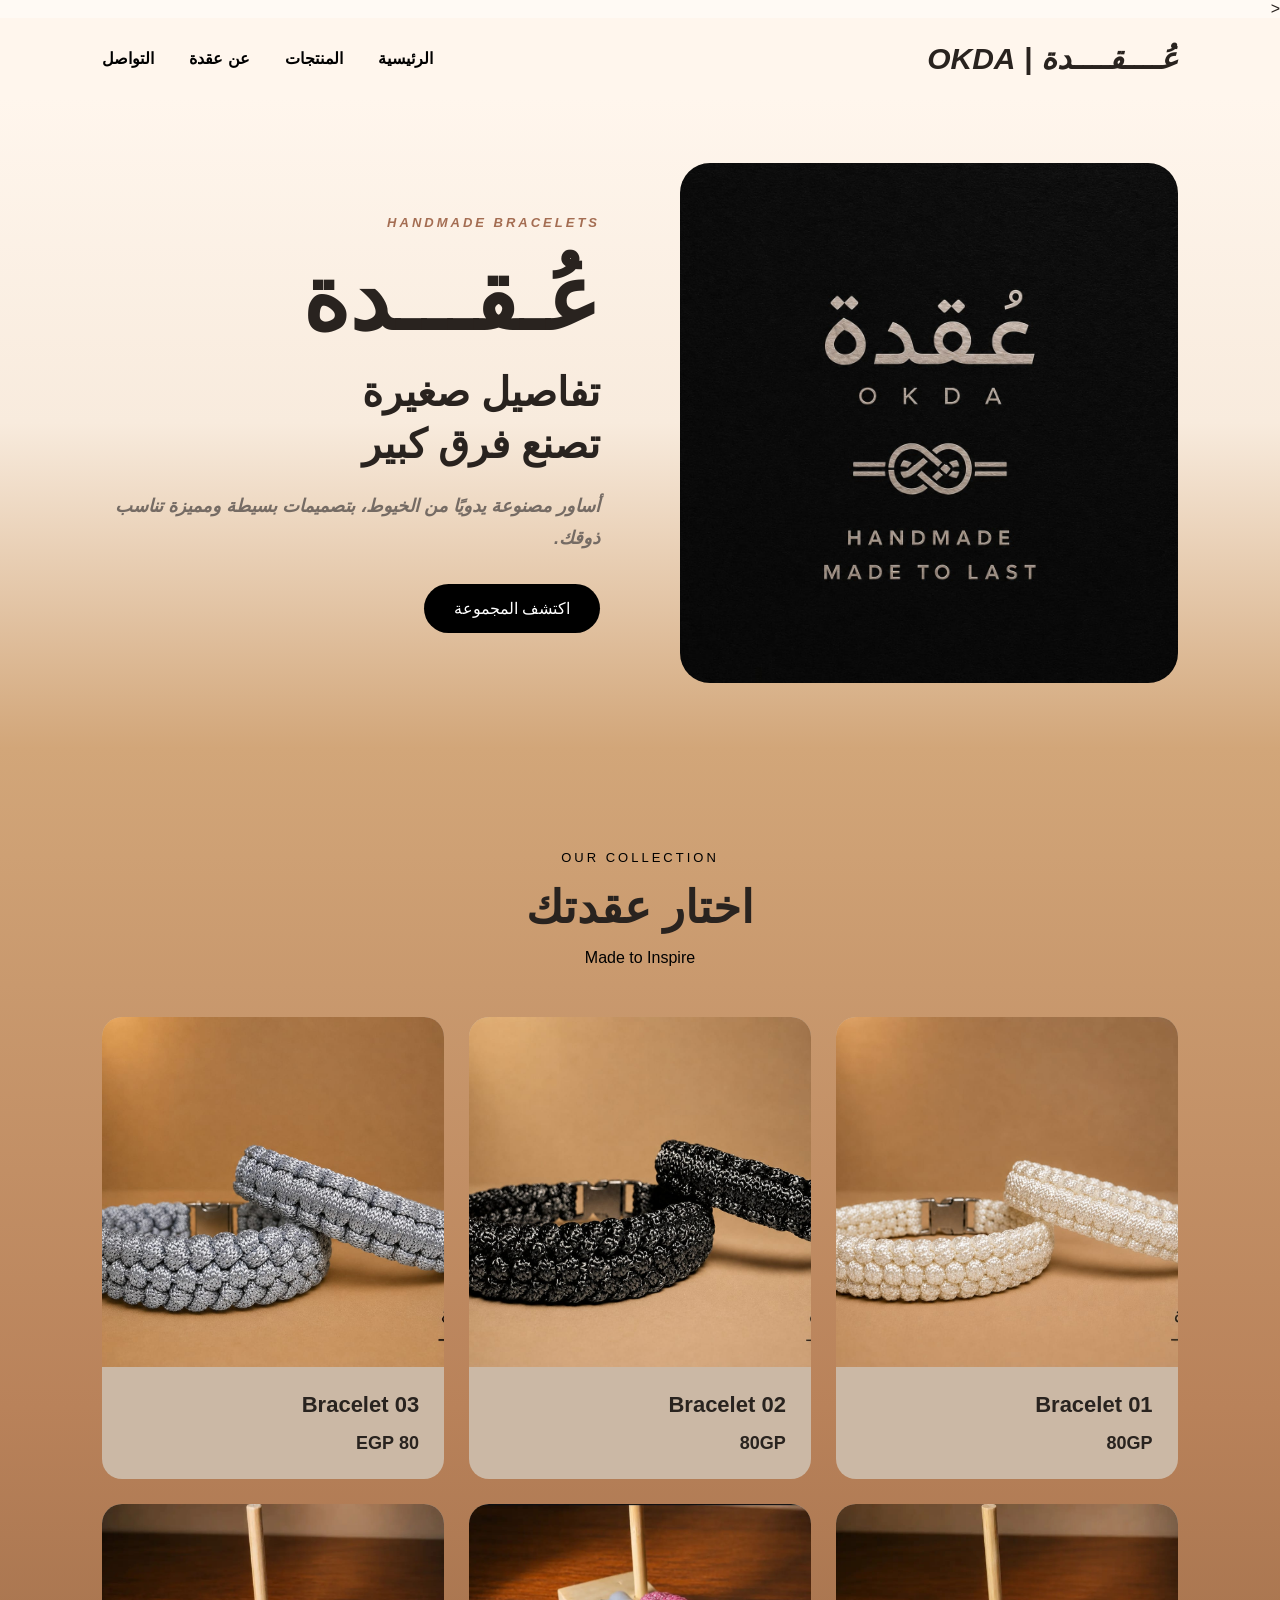
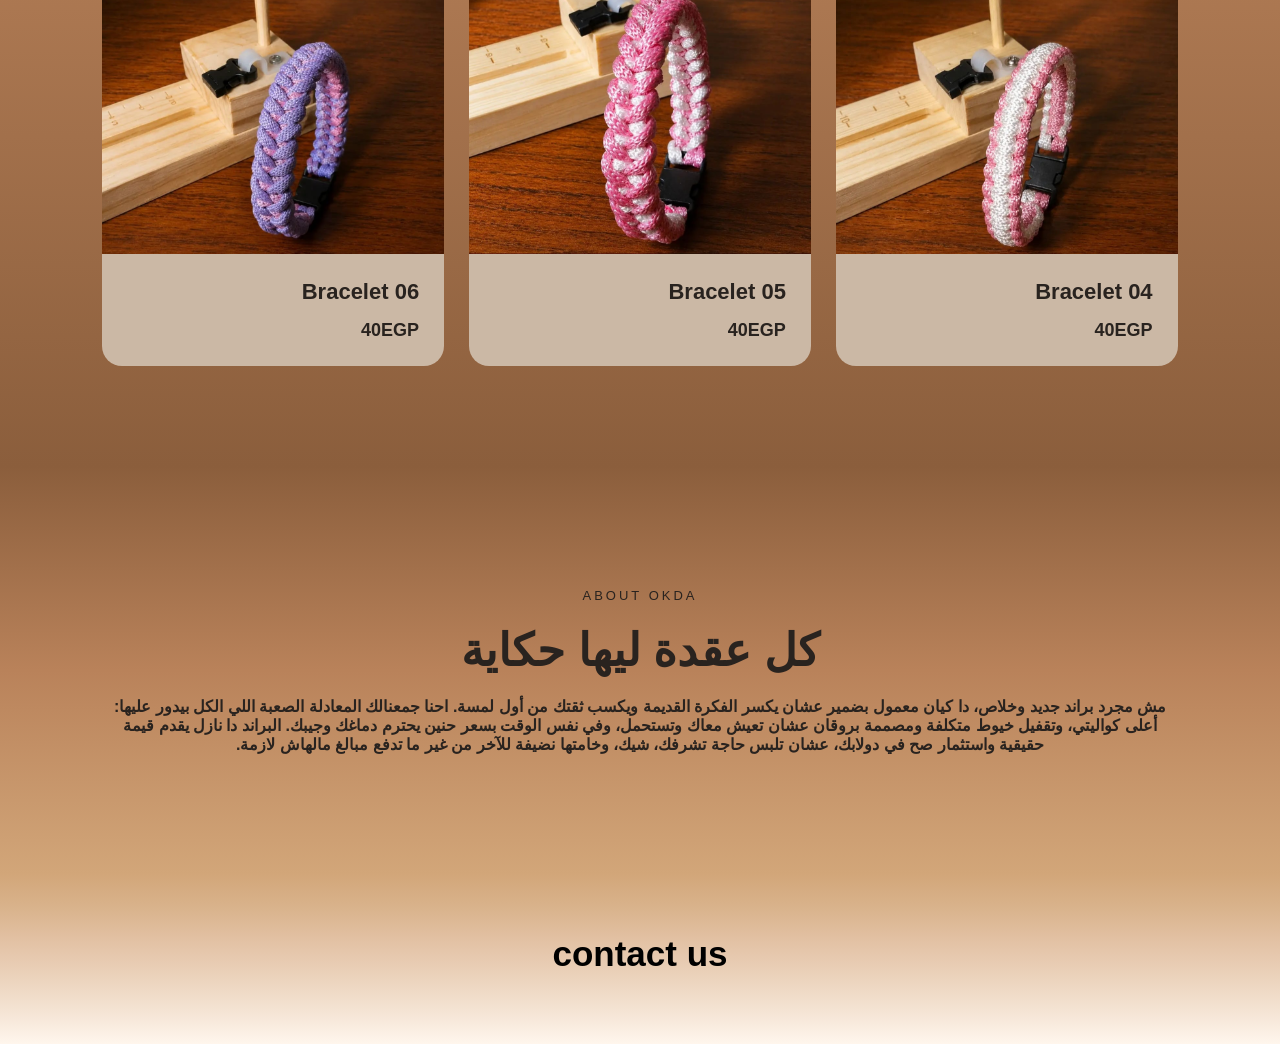
==== indax.html @ b2f09297 "Add files via upload" ====
<!DOCTYPE html>
<html lang="ar" dir="rtl">

<head>
    <meta charset="UTF-8">
    <meta name="viewport" content="width=device-width, initial-scale=1.0">
< <link rel="stylesheet"  href="fontawesome/css/all.min.css"> 
    <title>عقدة | Okda</title>

    <link rel="stylesheet" href="index.css">
    <link rel="stylesheet"
      href="https://cdnjs.cloudflare.com/ajax/libs/font-awesome/7.3.1/css/all.min.css">
</head>

<body>

   
   <!-- Navbar -->
<header class="navbar">

    <div class="logo">
        <b><i>عُــــقــــدة | OKDA</i></b>
    </div>

    <div class="menu-container">
        <button class="menu-btn">☰</button>

        <nav class="menu">
            <a href="#home"><b>الرئيسية</b></a> 
            <a href="#products"><b>المنتجات</b></a> 
            <a href="#about"><b>عن عقدة</b></a>   
            <a href="#contact"><b>التواصل</b></a> 
        </nav>
    </div>

</header>


    <!-- Hero -->
    <section class="hero" id="home">

        <div class="hero-image">

            <img
                src="WhatsApp Image 2026-09-07 at 11.12.16 PM.jpeg"
             alt="عقدة"> 

        </div>

        <div class="hero-content">

            <span class="small-title">
            
            <i> <b>
                HANDMADE BRACELETS </i> </b>
            </span>

            <h1>
              عُـقـــدة 
            </h1>

            <h2>
                تفاصيل صغيرة<br>
                تصنع فرق كبير
            </h2>
 
            <p>  <i> <b>
                أساور مصنوعة يدويًا من الخيوط،
                بتصميمات بسيطة ومميزة تناسب ذوقك.
            </p>   </i> </b>

            <a href="#products" class="main-btn">
                اكتشف المجموعة
            </a>

        </div>

    </section>


    <!-- Products -->
    <section class="products" id="products">

        <div class="section-title">

            <span>OUR COLLECTION</span>

            <h2>
                اختار عقدتك
            </h2>

            <p>
               Made to Inspire
            </p>

        </div>


        <div class="products-grid">


            <!-- Product 1 -->
            <div
                class="product-card"
                onclick="openProduct(
                    'Bracelet 01',
                'الكبيره الاتنين ب140 والتلاته ب 180',
                    '80EGP',
                   'WhatsApp Image 2026-09-08 at 12.55.14 AM (1).jpeg'
                )">

                <div class="product-image">

                    <img
                        src="WhatsApp Image 2026-09-08 at 12.55.14 AM (1).jpeg"
                        alt="Bracelet 01">

                </div>

                <div class="product-info">

                    <h3>
                        Bracelet 01
                    </h3>

                    <p>
                        
                    </p>

                    <span class="price">
                        80GP
                    </span>

                </div>

            </div>


            <!-- Product 2 -->
            <div
                class="product-card"
                onclick="openProduct(
                    'Bracelet 01',
                'الكبيره الاتنين ب140 والتلاته ب 180',
                    '80EGP',
                    'WhatsApp Image 2026-09-08 at 12.55.14 AM (2).jpeg'
                )">

                <div class="product-image">

                    <img
                        src="WhatsApp Image 2026-09-08 at 12.55.14 AM (2).jpeg"
                        alt="Bracelet 02">

                </div>

                <div class="product-info">

                    <h3>
                        Bracelet 02
                    </h3>

                    <p>
                  
                    </p>

                    <span class="price">
                        80GP
                    </span>

                </div>

            </div>


            <!-- Product 3 -->
            <div
                class="product-card"
                onclick="openProduct(
                    'Bracelet 03',
                'الكبيره الاتنين ب140 والتلاته ب 180',
                    '80EGP',
                    'WhatsApp Image 2026-09-08 at 12.55.14 AM.jpeg'
                )">

                <div class="product-image">

                    <img
                        src="WhatsApp Image 2026-09-08 at 12.55.14 AM.jpeg"
                        alt="Bracelet 03">

                </div>

                <div class="product-info">

                    <h3>
                        Bracelet 03
                    </h3>

                    <p>
                     
                    </p>

                    <span class="price">
                        80 EGP
                    </span>

                </div>

            </div>
 
       <!-- Product 4-->
<div
                class="product-card"
                onclick="openProduct(
                    'Bracelet 04',
                 'الصغيره الاتنين ب70 والتلاته ب 100',
                    '40EGP',
                    'WhatsApp Image 2026-09-08 at 12.55.19 AM.jpeg'
                
                )">

                <div class="product-image">

                    <img
                        src="WhatsApp Image 2026-09-08 at 12.55.19 AM.jpeg"
                        alt="Bracelet 03">

                </div>

                <div class="product-info">

                    <h3>
                        Bracelet 04
                    </h3>

                    <p>    </p>

                    <span class="price">
                       
                        40EGP
                    </span>

                </div>

            </div>
 
            
             <!-- Product5 -->
       
            <div
                class="product-card"
                onclick="openProduct(
                    'Bracelet 05',
                   'الصغيره الاتنين ب70 والتلاته ب 100',
                    '40 EGP',
                    'WhatsApp Image 2026-09-08 at 12.55.16 AM (2).jpeg'
                )">

                <div class="product-image">

                    <img
                        src="WhatsApp Image 2026-09-08 at 12.55.16 AM (2).jpeg"
                        alt="Bracelet 05">

                </div>

                <div class="product-info">

                    <h3>
                        Bracelet 05
                    </h3>

                    <p>
            
                    </p>

                    <span class="price">
                     40EGP
                    </span>

                </div>

            </div>
          <!-- Product 6-->
  <div
                class="product-card"
                onclick="openProduct(
                    'Bracelet 06',
                   'الصغيره الاتنين ب70 والتلاته ب 100',
                    '170 EGP',
                    'WhatsApp Image 2026-09-08 at 12.55.20 AM (1).jpeg'
                )">

                <div class="product-image">

                    <img
                        src="WhatsApp Image 2026-09-08 at 12.55.20 AM (1).jpeg"
                        alt="Bracelet 06">

                </div>

                <div class="product-info">

                    <h3>
                        Bracelet 06
                    </h3>

        
                    </p>

                    <span class="price">
                        40EGP
                    </span>

                </div>

            </div>
    </section>




   <!-- ABOUT

   -->
    <section class="about" id="about">

        <span>
            ABOUT OKDA
        </span>

        <h2>
            كل عقدة ليها حكاية
        </h2>
        
     <b>
       مش مجرد براند جديد وخلاص، دا كيان معمول بضمير عشان يكسر الفكرة القديمة ويكسب ثقتك من أول لمسة. احنا جمعنالك المعادلة الصعبة اللي الكل بيدور عليها: أعلى كواليتي، وتقفيل خيوط متكلفة ومصممة بروقان عشان تعيش معاك وتستحمل، وفي نفس الوقت بسعر حنين يحترم دماغك وجيبك. البراند دا نازل يقدم قيمة حقيقية واستثمار صح في دولابك، عشان تلبس حاجة تشرفك، شيك، وخامتها نضيفة للآخر من غير ما تدفع مبالغ مالهاش لازمة.
      
    </b>


    </section>


    <!-- Footer -->
    <footer>

        <h2>
            contact us
        </h2>
      <!-- links -->

<!-- whatsapp -->
 <div class="links">

    <!-- Instagram -->
    <a href="https://www.instagram.com/okda.knots?stkn=YjNpc3c4OHJqdDJ4"
       target="_blank"
       aria-label="Instagram">
        <i class="fa-brands fa-instagram"></i>
    </a>

    <!-- WhatsApp -->
    <a href="https://wa.me/201037264209"
       target="_blank"
       aria-label="WhatsApp">
        <i class="fa-brands fa-whatsapp"></i>
    </a>

</div>

</div>

    <!-- Product Modal -->
    <div
        class="product-modal"
        id="productModal">

        <div class="modal-content">

            <button
                class="close-btn"
                onclick="closeProduct()">
                ×
            </button>

            <img
                id="modalImage"
                src=""
                alt="Product">

            <div class="modal-info">

                <h2 id="modalTitle"></h2>

                <p id="modalDescription"></p>

                <span id="modalPrice"></span>

                <button class="order-btn">
                    اطلب الآن
                </button>

            </div>

        </div>

    </div>


    <!-- JavaScript -->
   <script src="index.js"></script>
    
    
    </script>

</body>

</html>
---- index.css ----
* {
    margin: 0;
    padding: 0;
    box-sizing: border-box;
}

html {
    scroll-behavior: smooth;
}
 

body {
    font-family: Arial, sans-serif;
    background: #fffaf4;
    color: #29231f;
}

/* =========================
   NAVBAR
========================= */

.navbar {
    height: 80px;
    padding: 0 8%;
    display: flex;
    align-items: center;
    justify-content: space-between;
    background: #fff6ed;
    position: relative;
    z-index: 1000;
}

.logo {
    font-size: 30px;
    font-weight: bold;
}

.navbar nav {
    display: flex;
    gap: 35px;
}

.navbar a {
    color: #000000;
    text-decoration: none;
    font-size: 16px;
}

.menu-btn {
    display: none;
}

/* =========================
   MOBILE
========================= */

@media (max-width: 768px) {

    .navbar {
        padding: 0 5%;
    }

    .menu-btn {
        display: block;
        background: none;
        border: none;
        font-size: 28px;
        cursor: pointer;
    }

    /* إخفاء القائمة في الموبايل افتراضياً */
    .navbar nav {
        display: none;
        position: absolute;
        top: 80px;
        right: 0;
        width: 100%;
        background: #fff6ed;
        flex-direction: column;
        align-items: center;
        padding: 20px 0;
        gap: 20px;
        box-shadow: 0 10px 15px rgba(0, 0, 0, 0.1);
    }

    /* إظهار القائمة عند الضغط على الزر */
    .navbar nav.active {
        display: flex;
    }

    .hero {
        padding: 40px 5%;
        flex-direction: column;
        gap: 40px;
    }

    .hero-image,
    .hero-content {
        width: 100%;
    }

    .hero-image {
        height: 400px;
    }

    .hero h1 {
        font-size: 65px;
    }

    .hero h2 {
        font-size: 30px;
    }

    .products {
        padding: 80px 5%;
    }

    .products-grid {
        grid-template-columns: 1fr;
    }

    .about {
        padding: 80px 5%;
    }

    .about h2 {
        font-size: 35px;
    }

    .modal-content {
        flex-direction: column;
        max-height: 90vh;
        overflow-y: auto;
    }

    .modal-content > img {
        width: 100%;
        height: 300px;
    }

    .modal-info {
        width: 100%;
        padding: 30px;
    }
}

/* =========================
   HERO
========================= */

.hero {
    min-height: 650px;

    padding: 60px 8%;

    display: flex;
    align-items: center;
 
background: linear-gradient(
    to bottom,
    #FFF6ED 0%,
    #F8EBDD 50%,
    #D2A679 100%
);
  
    
    gap: 80px;
}

.hero-image {
    width: 50%;
    height: 520px;

    border-radius: 30px;

    overflow: hidden;

   
    ;}

.hero-image img {
    width: 100%;
    height: 100%;

    object-fit: cover;
}

.hero-content {
    width: 50%;
}

.small-title {
    font-size: 13px;

    letter-spacing: 3px;

    color: #a46d52;
}

.hero h1 {
    font-size: 90px;

    margin: 15px 0;
}

.hero h2 {
    font-size: 40px;

    line-height: 1.3;

    margin-bottom: 20px;
}

.hero p {
    max-width: 500px;

    font-size: 18px;

    line-height: 1.8;

    color: #756b64;
}

.main-btn {
    display: inline-block;

    margin-top: 30px;

    padding: 15px 30px;

    background: #000000;

    color: white;

    text-decoration: none;

    border-radius: 30px;
}


/* =========================
   PRODUCTS
========================= */

.products {
    padding: 100px 8%;
background: linear-gradient(
    to bottom,
    #D2A679 0%,
    #B9825A 50%,
    #8B5E3C 100%
);

    
}

.section-title {
    text-align: center;

    margin-bottom: 50px;
}

.section-title span {
    font-size: 13px;

    letter-spacing: 3px;

    color: #000000
}

.section-title h2 {
    font-size: 45px;

    margin: 15px 0;
}

.section-title p {
    color:  #000000;
}

.products-grid {
    display: grid;;
    grid-template-columns: repeat(3, 1fr);

    gap: 25px;
}

.product-card {
    background: #CBB8A5
    ;

    border-radius: 20px;

    overflow: hidden;

    cursor: pointer;
   
    transition: 0.3s;
}

.product-card:hover {
    transform: translateY(-5px);
background-color: #5e2f2f
;
   
}

.product-image {
    height: 350px;

    overflow: hidden;

    background: #CBB8A5
    ;
}

.product-image img {
    width: 100%;
    height: 100%;
 background: #CBB8A5
    ;
    object-fit: cover;

    transition: 0.4s;
}

.product-card:hover img {
    transform: scale(1.05);
     background: #000000
    ;
}

.product-info {
    padding: 25px;
}

.product-info h3 {
    font-size: 22px;

    margin-bottom: 8px;
}

.product-info p {
    color: #000000
    ;

    margin-bottom: 15px;
}

.price {
    font-weight: bold;

    font-size: 18px;
}


/* =========================
   ABOUT
========================= */

.about {
    padding: 120px 8%;
 background: linear-gradient(
    to bottom,
    #8B5E3C 0%,
    #B9825A 50%,
    #D2A679 100%
);

    
    text-align: center;
}

.about span {
   


    letter-spacing: 3px;

    font-size: 13px;
}

.about h2 {
    font-size: 45px;

    margin: 20px 0;
}

.about p {
    max-width: 650px;

    margin: auto;

    line-height: 2;

    color:  white;

    font-size: 18px;
}


/* =========================
   FOOTER
========================= */

footer {
    padding: 60px 8%;

    text-align: center;

background: linear-gradient(
    to bottom,
    #D2A679 0%,
    #D9B38C 20%,
    #E3C2A5 40%,
    #EBD2BB 60%,
    #F4E3D3 80%,
    #fff6ed 100%
);


    color: black;
}

footer h2 {
    font-size: 35px;

    margin-bottom: 10px;
}


.copyright {
    margin-top: 30px;

    font-size: 13px;
}


.links {
    display: flex;
    justify-content: center;
    align-items: center;
    gap: 20px;
}

.links a {
    color: BLACK;
    text-decoration: none;
    font-size: 30px;
    transition: transform 0.2s, color 0.2s;
}

.links a:hover {
    color: #FFF;
    transform: scale(1.15);
}




/* =========================
   PRODUCT MODAL
========================= */

.product-modal {
    display: none;

    position: fixed;

    inset: 0;

    background: rgba(0, 0, 0, 0.7);

    z-index: 9999;

    align-items: center;
    justify-content: center;

    padding: 20px;
}

.product-modal.active {
    display: flex;
}

.modal-content {
    position: relative;

    width: 850px;

    max-width: 95%;

    background: #fffaf4;

    border-radius: 25px;

    overflow: hidden;

    display: flex;

    direction: rtl;
}

.modal-content > img {
    width: 50%;

    height: 500px;

    object-fit: cover;
}

.modal-info {
    width: 50%;

    padding: 50px;

    display: flex;

    flex-direction: column;

    justify-content: center;
}

.modal-info h2 {
    font-size: 35px;

    margin-bottom: 20px;
}

.modal-info p {
    font-size: 18px;

    line-height: 1.8;

    color: #756b64;

    margin-bottom: 25px;
}

#modalPrice {
    font-size: 25px;

    font-weight: bold;

    margin-bottom: 30px;
}

.close-btn {
    position: absolute;

    top: 15px;
    right: 15px;

    width: 40px;
    height: 40px;

    border: none;

    border-radius: 50%;

    background: white;

    font-size: 28px;

    cursor: pointer;

    z-index: 10;
}

.order-btn {
    padding: 15px 25px;

    border: none;

    border-radius: 30px;

    background: #29231f;

    color: white;

    font-size: 16px;

    cursor: pointer;
}


/* =========================
   MOBILE
========================= */

@media (max-width: 768px) {

    .navbar {
        padding: 0 5%;
    }

    .navbar nav {
        display: none;
    }

    .menu-btn {
        display: block;

        background: none;

        border: none;

        font-size: 25px;

        cursor: pointer;
    }


    .hero {
        padding: 40px 5%;

        flex-direction: column;

        gap: 40px;
    }

    .hero-image,
    .hero-content {
        width: 100%;
    }

    .hero-image {
        height: 400px;
    }

    .hero h1 {
        font-size: 65px;
    }

    .hero h2 {
        font-size: 30px;
    }


    .products {
        padding: 80px 5%;
    }

    .products-grid {
        grid-template-columns: 1fr;
    }


    .about {
        padding: 80px 5%;
    }

    .about h2 {
        font-size: 35px;
    }

.about b {
          -size: 50px;
}



    .modal-content {
        flex-direction: column;

        max-height: 90vh;

        overflow-y: auto;
    }

    .modal-content > img {
        width: 100%;

        height: 300px;
    }

    .modal-info {
        width: 100%;

        padding: 30px;
    }

}
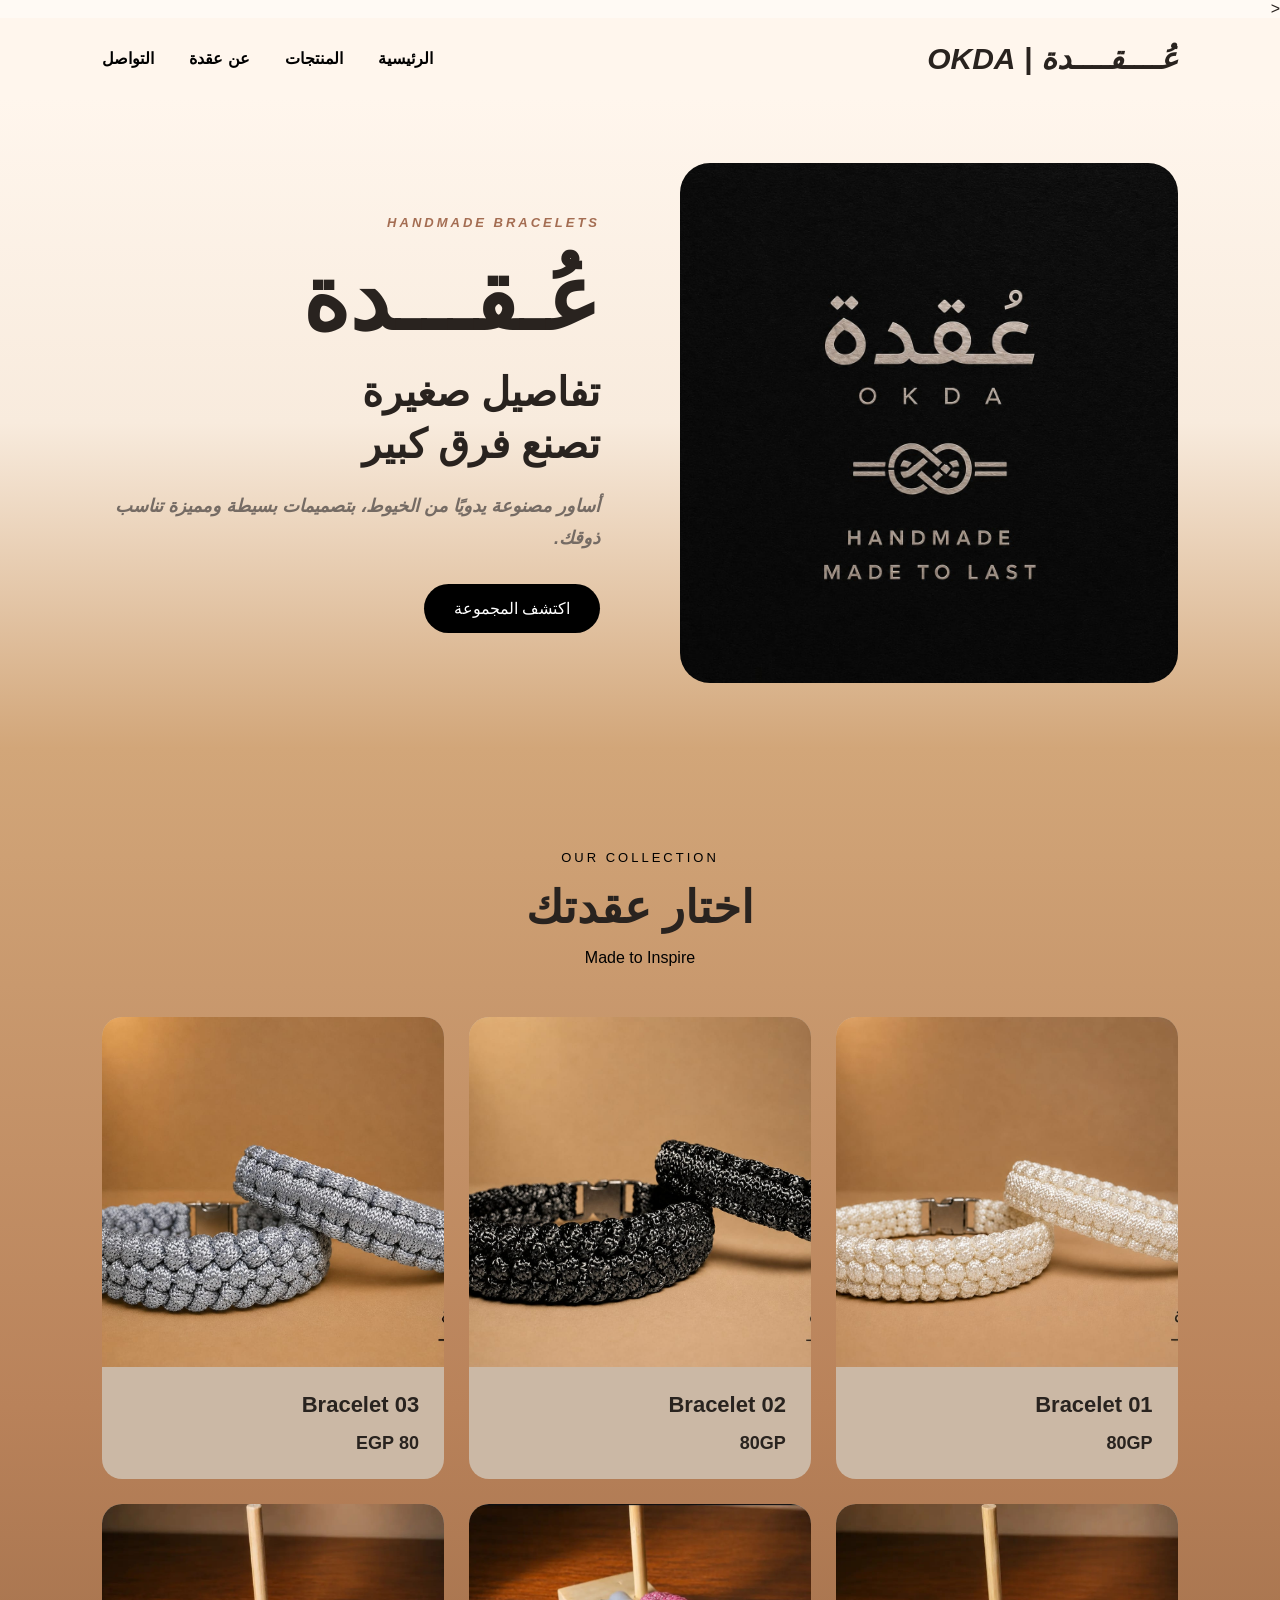
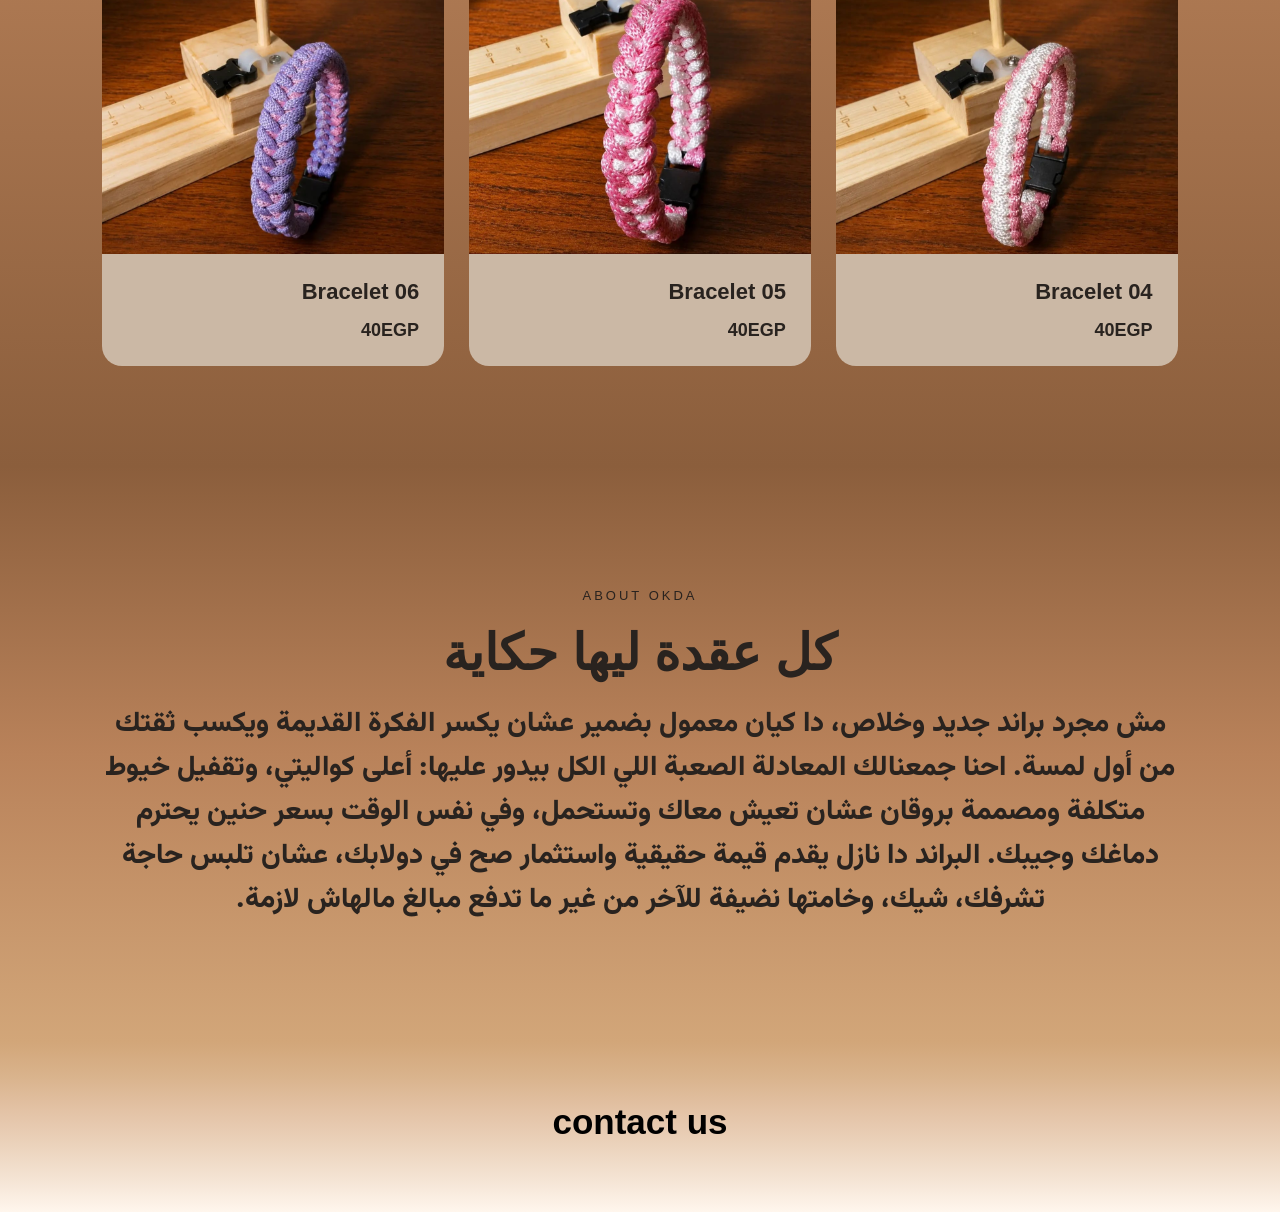
==== commit fda5f9c9: "fix" ====
--- a/indax.html
+++ b/indax.html
@@ -1,420 +1,425 @@
-<!DOCTYPE html>
-<html lang="ar" dir="rtl">
-
-<head>
-    <meta charset="UTF-8">
-    <meta name="viewport" content="width=device-width, initial-scale=1.0">
-< <link rel="stylesheet"  href="fontawesome/css/all.min.css"> 
-    <title>عقدة | Okda</title>
-
-    <link rel="stylesheet" href="index.css">
-    <link rel="stylesheet"
-      href="https://cdnjs.cloudflare.com/ajax/libs/font-awesome/7.3.1/css/all.min.css">
-</head>
-
-<body>
-
-   
-   <!-- Navbar -->
-<header class="navbar">
-
-    <div class="logo">
-        <b><i>عُــــقــــدة | OKDA</i></b>
-    </div>
-
-    <div class="menu-container">
-        <button class="menu-btn">☰</button>
-
-        <nav class="menu">
-            <a href="#home"><b>الرئيسية</b></a> 
-            <a href="#products"><b>المنتجات</b></a> 
-            <a href="#about"><b>عن عقدة</b></a>   
-            <a href="#contact"><b>التواصل</b></a> 
-        </nav>
-    </div>
-
-</header>
-
-
-    <!-- Hero -->
-    <section class="hero" id="home">
-
-        <div class="hero-image">
-
-            <img
-                src="WhatsApp Image 2026-09-07 at 11.12.16 PM.jpeg"
-             alt="عقدة"> 
-
-        </div>
-
-        <div class="hero-content">
-
-            <span class="small-title">
-            
-            <i> <b>
-                HANDMADE BRACELETS </i> </b>
-            </span>
-
-            <h1>
-              عُـقـــدة 
-            </h1>
-
-            <h2>
-                تفاصيل صغيرة<br>
-                تصنع فرق كبير
-            </h2>
- 
-            <p>  <i> <b>
-                أساور مصنوعة يدويًا من الخيوط،
-                بتصميمات بسيطة ومميزة تناسب ذوقك.
-            </p>   </i> </b>
-
-            <a href="#products" class="main-btn">
-                اكتشف المجموعة
-            </a>
-
-        </div>
-
-    </section>
-
-
-    <!-- Products -->
-    <section class="products" id="products">
-
-        <div class="section-title">
-
-            <span>OUR COLLECTION</span>
-
-            <h2>
-                اختار عقدتك
-            </h2>
-
-            <p>
-               Made to Inspire
-            </p>
-
-        </div>
-
-
-        <div class="products-grid">
-
-
-            <!-- Product 1 -->
-            <div
-                class="product-card"
-                onclick="openProduct(
-                    'Bracelet 01',
-                'الكبيره الاتنين ب140 والتلاته ب 180',
-                    '80EGP',
-                   'WhatsApp Image 2026-09-08 at 12.55.14 AM (1).jpeg'
-                )">
-
-                <div class="product-image">
-
-                    <img
-                        src="WhatsApp Image 2026-09-08 at 12.55.14 AM (1).jpeg"
-                        alt="Bracelet 01">
-
-                </div>
-
-                <div class="product-info">
-
-                    <h3>
-                        Bracelet 01
-                    </h3>
-
-                    <p>
-                        
-                    </p>
-
-                    <span class="price">
-                        80GP
-                    </span>
-
-                </div>
-
-            </div>
-
-
-            <!-- Product 2 -->
-            <div
-                class="product-card"
-                onclick="openProduct(
-                    'Bracelet 01',
-                'الكبيره الاتنين ب140 والتلاته ب 180',
-                    '80EGP',
-                    'WhatsApp Image 2026-09-08 at 12.55.14 AM (2).jpeg'
-                )">
-
-                <div class="product-image">
-
-                    <img
-                        src="WhatsApp Image 2026-09-08 at 12.55.14 AM (2).jpeg"
-                        alt="Bracelet 02">
-
-                </div>
-
-                <div class="product-info">
-
-                    <h3>
-                        Bracelet 02
-                    </h3>
-
-                    <p>
-                  
-                    </p>
-
-                    <span class="price">
-                        80GP
-                    </span>
-
-                </div>
-
-            </div>
-
-
-            <!-- Product 3 -->
-            <div
-                class="product-card"
-                onclick="openProduct(
-                    'Bracelet 03',
-                'الكبيره الاتنين ب140 والتلاته ب 180',
-                    '80EGP',
-                    'WhatsApp Image 2026-09-08 at 12.55.14 AM.jpeg'
-                )">
-
-                <div class="product-image">
-
-                    <img
-                        src="WhatsApp Image 2026-09-08 at 12.55.14 AM.jpeg"
-                        alt="Bracelet 03">
-
-                </div>
-
-                <div class="product-info">
-
-                    <h3>
-                        Bracelet 03
-                    </h3>
-
-                    <p>
-                     
-                    </p>
-
-                    <span class="price">
-                        80 EGP
-                    </span>
-
-                </div>
-
-            </div>
- 
-       <!-- Product 4-->
-<div
-                class="product-card"
-                onclick="openProduct(
-                    'Bracelet 04',
-                 'الصغيره الاتنين ب70 والتلاته ب 100',
-                    '40EGP',
-                    'WhatsApp Image 2026-09-08 at 12.55.19 AM.jpeg'
-                
-                )">
-
-                <div class="product-image">
-
-                    <img
-                        src="WhatsApp Image 2026-09-08 at 12.55.19 AM.jpeg"
-                        alt="Bracelet 03">
-
-                </div>
-
-                <div class="product-info">
-
-                    <h3>
-                        Bracelet 04
-                    </h3>
-
-                    <p>    </p>
-
-                    <span class="price">
-                       
-                        40EGP
-                    </span>
-
-                </div>
-
-            </div>
- 
-            
-             <!-- Product5 -->
-       
-            <div
-                class="product-card"
-                onclick="openProduct(
-                    'Bracelet 05',
-                   'الصغيره الاتنين ب70 والتلاته ب 100',
-                    '40 EGP',
-                    'WhatsApp Image 2026-09-08 at 12.55.16 AM (2).jpeg'
-                )">
-
-                <div class="product-image">
-
-                    <img
-                        src="WhatsApp Image 2026-09-08 at 12.55.16 AM (2).jpeg"
-                        alt="Bracelet 05">
-
-                </div>
-
-                <div class="product-info">
-
-                    <h3>
-                        Bracelet 05
-                    </h3>
-
-                    <p>
-            
-                    </p>
-
-                    <span class="price">
-                     40EGP
-                    </span>
-
-                </div>
-
-            </div>
-          <!-- Product 6-->
-  <div
-                class="product-card"
-                onclick="openProduct(
-                    'Bracelet 06',
-                   'الصغيره الاتنين ب70 والتلاته ب 100',
-                    '170 EGP',
-                    'WhatsApp Image 2026-09-08 at 12.55.20 AM (1).jpeg'
-                )">
-
-                <div class="product-image">
-
-                    <img
-                        src="WhatsApp Image 2026-09-08 at 12.55.20 AM (1).jpeg"
-                        alt="Bracelet 06">
-
-                </div>
-
-                <div class="product-info">
-
-                    <h3>
-                        Bracelet 06
-                    </h3>
-
-        
-                    </p>
-
-                    <span class="price">
-                        40EGP
-                    </span>
-
-                </div>
-
-            </div>
-    </section>
-
-
-
-
-   <!-- ABOUT
-
-   -->
-    <section class="about" id="about">
-
-        <span>
-            ABOUT OKDA
-        </span>
-
-        <h2>
-            كل عقدة ليها حكاية
-        </h2>
-        
-     <b>
-       مش مجرد براند جديد وخلاص، دا كيان معمول بضمير عشان يكسر الفكرة القديمة ويكسب ثقتك من أول لمسة. احنا جمعنالك المعادلة الصعبة اللي الكل بيدور عليها: أعلى كواليتي، وتقفيل خيوط متكلفة ومصممة بروقان عشان تعيش معاك وتستحمل، وفي نفس الوقت بسعر حنين يحترم دماغك وجيبك. البراند دا نازل يقدم قيمة حقيقية واستثمار صح في دولابك، عشان تلبس حاجة تشرفك، شيك، وخامتها نضيفة للآخر من غير ما تدفع مبالغ مالهاش لازمة.
-      
-    </b>
-
-
-    </section>
-
-
-    <!-- Footer -->
-    <footer>
-
-        <h2>
-            contact us
-        </h2>
-      <!-- links -->
-
-<!-- whatsapp -->
- <div class="links">
-
-    <!-- Instagram -->
-    <a href="https://www.instagram.com/okda.knots?stkn=YjNpc3c4OHJqdDJ4"
-       target="_blank"
-       aria-label="Instagram">
-        <i class="fa-brands fa-instagram"></i>
-    </a>
-
-    <!-- WhatsApp -->
-    <a href="https://wa.me/201037264209"
-       target="_blank"
-       aria-label="WhatsApp">
-        <i class="fa-brands fa-whatsapp"></i>
-    </a>
-
-</div>
-
-</div>
-
-    <!-- Product Modal -->
-    <div
-        class="product-modal"
-        id="productModal">
-
-        <div class="modal-content">
-
-            <button
-                class="close-btn"
-                onclick="closeProduct()">
-                ×
-            </button>
-
-            <img
-                id="modalImage"
-                src=""
-                alt="Product">
-
-            <div class="modal-info">
-
-                <h2 id="modalTitle"></h2>
-
-                <p id="modalDescription"></p>
-
-                <span id="modalPrice"></span>
-
-                <button class="order-btn">
-                    اطلب الآن
-                </button>
-
-            </div>
-
-        </div>
-
-    </div>
-
-
-    <!-- JavaScript -->
-   <script src="index.js"></script>
-    
-    
-    </script>
-
-</body>
-
+<!DOCTYPE html>
+<html lang="ar" dir="rtl">
+
+<head>
+    <meta charset="UTF-8">
+    <meta name="viewport" content="width=device-width, initial-scale=1.0">
+< <link rel="stylesheet"  href="fontawesome/css/all.min.css"> 
+    <title>عقدة | Okda</title>
+
+    <link rel="stylesheet" href="index.css">
+    <link rel="stylesheet"
+      href="https://cdnjs.cloudflare.com/ajax/libs/font-awesome/7.3.1/css/all.min.css">
+ <style>
+        @import url('https://fonts.googleapis.com/css2?family=Vazirmatn:wght@100..900&display=swap');
+    </style>
+</head>
+
+<body>
+
+   
+   <!-- Navbar -->
+<header class="navbar">
+
+    <div class="logo">
+        <b><i>عُــــقــــدة | OKDA</i></b>
+    </div>
+
+    <div class="menu-container">
+        <button class="menu-btn">☰</button>
+
+        <nav class="menu">
+            <a href="#home"><b>الرئيسية</b></a> 
+            <a href="#products"><b>المنتجات</b></a> 
+            <a href="#about"><b>عن عقدة</b></a>   
+            <a href="#contact"><b>التواصل</b></a> 
+        </nav>
+    </div>
+
+</header>
+
+
+    <!-- Hero -->
+    <section class="hero" id="home">
+
+        <div class="hero-image">
+
+            <img
+                src="WhatsApp Image 2026-09-07 at 11.12.16 PM.jpeg"
+             alt="عقدة"> 
+
+        </div>
+
+        <div class="hero-content">
+
+            <span class="small-title">
+            
+            <i> <b>
+                HANDMADE BRACELETS </i> </b>
+            </span>
+
+            <h1>
+              عُـقـــدة 
+            </h1>
+
+            <h2>
+                تفاصيل صغيرة<br>
+                تصنع فرق كبير
+            </h2>
+ 
+            <p>  <i> <b>
+                أساور مصنوعة يدويًا من الخيوط،
+                بتصميمات بسيطة ومميزة تناسب ذوقك.
+            </p>   </i> </b>
+
+            <a href="#products" class="main-btn">
+                اكتشف المجموعة
+            </a>
+
+        </div>
+
+    </section>
+
+
+    <!-- Products -->
+    <section class="products" id="products">
+
+        <div class="section-title">
+
+            <span>OUR COLLECTION</span>
+
+            <h2>
+                اختار عقدتك
+            </h2>
+
+            <p>
+               Made to Inspire
+            </p>
+
+        </div>
+
+
+        <div class="products-grid">
+
+
+            <!-- Product 1 -->
+            <div
+                class="product-card"
+                onclick="openProduct(
+                    'Bracelet 01',
+                'الكبيره الاتنين ب140 والتلاته ب 180',
+                    '80EGP',
+                   'WhatsApp Image 2026-09-08 at 12.55.14 AM (1).jpeg'
+                )">
+
+                <div class="product-image">
+
+                    <img
+                        src="WhatsApp Image 2026-09-08 at 12.55.14 AM (1).jpeg"
+                        alt="Bracelet 01">
+
+                </div>
+
+                <div class="product-info">
+
+                    <h3>
+                        Bracelet 01
+                    </h3>
+
+                    <p>
+                        
+                    </p>
+
+                    <span class="price">
+                        80GP
+                    </span>
+
+                </div>
+
+            </div>
+
+
+            <!-- Product 2 -->
+            <div
+                class="product-card"
+                onclick="openProduct(
+                    'Bracelet 01',
+                'الكبيره الاتنين ب140 والتلاته ب 180',
+                    '80EGP',
+                    'WhatsApp Image 2026-09-08 at 12.55.14 AM (2).jpeg'
+                )">
+
+                <div class="product-image">
+
+                    <img
+                        src="WhatsApp Image 2026-09-08 at 12.55.14 AM (2).jpeg"
+                        alt="Bracelet 02">
+
+                </div>
+
+                <div class="product-info">
+
+                    <h3>
+                        Bracelet 02
+                    </h3>
+
+                    <p>
+                  
+                    </p>
+
+                    <span class="price">
+                        80GP
+                    </span>
+
+                </div>
+
+            </div>
+
+
+            <!-- Product 3 -->
+            <div
+                class="product-card"
+                onclick="openProduct(
+                    'Bracelet 03',
+                'الكبيره الاتنين ب140 والتلاته ب 180',
+                    '80EGP',
+                    'WhatsApp Image 2026-09-08 at 12.55.14 AM.jpeg'
+                )">
+
+                <div class="product-image">
+
+                    <img
+                        src="WhatsApp Image 2026-09-08 at 12.55.14 AM.jpeg"
+                        alt="Bracelet 03">
+
+                </div>
+
+                <div class="product-info">
+
+                    <h3>
+                        Bracelet 03
+                    </h3>
+
+                    <p>
+                     
+                    </p>
+
+                    <span class="price">
+                        80 EGP
+                    </span>
+
+                </div>
+
+            </div>
+ 
+       <!-- Product 4-->
+<div
+                class="product-card"
+                onclick="openProduct(
+                    'Bracelet 04',
+                 'الصغيره الاتنين ب70 والتلاته ب 100',
+                    '40EGP',
+                    'WhatsApp Image 2026-09-08 at 12.55.19 AM.jpeg'
+                
+                )">
+
+                <div class="product-image">
+
+                    <img
+                        src="WhatsApp Image 2026-09-08 at 12.55.19 AM.jpeg"
+                        alt="Bracelet 03">
+
+                </div>
+
+                <div class="product-info">
+
+                    <h3>
+                        Bracelet 04
+                    </h3>
+
+                    <p>    </p>
+
+                    <span class="price">
+                       
+                        40EGP
+                    </span>
+
+                </div>
+
+            </div>
+ 
+            
+             <!-- Product5 -->
+       
+            <div
+                class="product-card"
+                onclick="openProduct(
+                    'Bracelet 05',
+                   'الصغيره الاتنين ب70 والتلاته ب 100',
+                    '40 EGP',
+                    'WhatsApp Image 2026-09-08 at 12.55.16 AM (2).jpeg'
+                )">
+
+                <div class="product-image">
+
+                    <img
+                        src="WhatsApp Image 2026-09-08 at 12.55.16 AM (2).jpeg"
+                        alt="Bracelet 05">
+
+                </div>
+
+                <div class="product-info">
+
+                    <h3>
+                        Bracelet 05
+                    </h3>
+
+                    <p>
+            
+                    </p>
+
+                    <span class="price">
+                     40EGP
+                    </span>
+
+                </div>
+
+            </div>
+          <!-- Product 6-->
+  <div
+                class="product-card"
+                onclick="openProduct(
+                    'Bracelet 06',
+                   'الصغيره الاتنين ب70 والتلاته ب 100',
+                    '170 EGP',
+                    'WhatsApp Image 2026-09-08 at 12.55.20 AM (1).jpeg'
+                )">
+
+                <div class="product-image">
+
+                    <img
+                        src="WhatsApp Image 2026-09-08 at 12.55.20 AM (1).jpeg"
+                        alt="Bracelet 06">
+
+                </div>
+
+                <div class="product-info">
+
+                    <h3>
+                        Bracelet 06
+                    </h3>
+
+        
+                    </p>
+
+                    <span class="price">
+                        40EGP
+                    </span>
+
+                </div>
+
+            </div>
+    </section>
+
+
+
+
+   <!-- ABOUT
+
+   -->
+    <section class="about" id="about">
+
+        <span>
+            ABOUT OKDA
+        </span>
+
+        <h2>
+            كل عقدة ليها حكاية
+        </h2>
+        
+     
+       
+      <div id="line-new">
+    مش مجرد براند جديد وخلاص، دا كيان معمول بضمير عشان يكسر الفكرة القديمة ويكسب ثقتك من أول لمسة. احنا جمعنالك المعادلة الصعبة اللي الكل بيدور عليها: أعلى كواليتي، وتقفيل خيوط متكلفة ومصممة بروقان عشان تعيش معاك وتستحمل، وفي نفس الوقت بسعر حنين يحترم دماغك وجيبك. البراند دا نازل يقدم قيمة حقيقية واستثمار صح في دولابك، عشان تلبس حاجة تشرفك، شيك، وخامتها نضيفة للآخر من غير ما تدفع مبالغ مالهاش لازمة.
+</div>
+  
+
+
+    </section>
+
+
+    <!-- Footer -->
+    <footer>
+
+        <h2>
+            contact us
+        </h2>
+      <!-- links -->
+
+<!-- whatsapp -->
+ <div class="links">
+
+    <!-- Instagram -->
+    <a href="https://www.instagram.com/okda.knots?stkn=YjNpc3c4OHJqdDJ4"
+       target="_blank"
+       aria-label="Instagram">
+        <i class="fa-brands fa-instagram"></i>
+    </a>
+
+    <!-- WhatsApp -->
+    <a href="https://wa.me/201037264209"
+       target="_blank"
+       aria-label="WhatsApp">
+        <i class="fa-brands fa-whatsapp"></i>
+    </a>
+
+</div>
+
+</div>
+
+    <!-- Product Modal -->
+    <div
+        class="product-modal"
+        id="productModal">
+
+        <div class="modal-content">
+
+            <button
+                class="close-btn"
+                onclick="closeProduct()">
+                ×
+            </button>
+
+            <img
+                id="modalImage"
+                src=""
+                alt="Product">
+
+            <div class="modal-info">
+
+                <h2 id="modalTitle"></h2>
+
+                <p id="modalDescription"></p>
+
+                <span id="modalPrice"></span>
+
+                <button class="order-btn">
+                    اطلب الآن
+                </button>
+
+            </div>
+
+        </div>
+
+    </div>
+
+
+    <!-- JavaScript -->
+   <script src="index.js"></script>
+    
+    
+    </script>
+
+</body>
+
 </html>
--- a/index.css
+++ b/index.css
@@ -368,6 +368,7 @@
     #D2A679 100%
 );
 
+
     
     text-align: center;
 }
@@ -382,7 +383,7 @@
 }
 
 .about h2 {
-    font-size: 45px;
+    font-size: 50px;
 
     margin: 20px 0;
 }
@@ -398,6 +399,13 @@
 
     font-size: 18px;
 }
+
+#line-new {
+    font-family: "Vazirmatn", sans-serif;
+    font-weight: 800;
+    font-size: 28px;
+}
+
 
 
 /* =========================
@@ -681,4 +689,4 @@
         padding: 30px;
     }
 
-}+}
